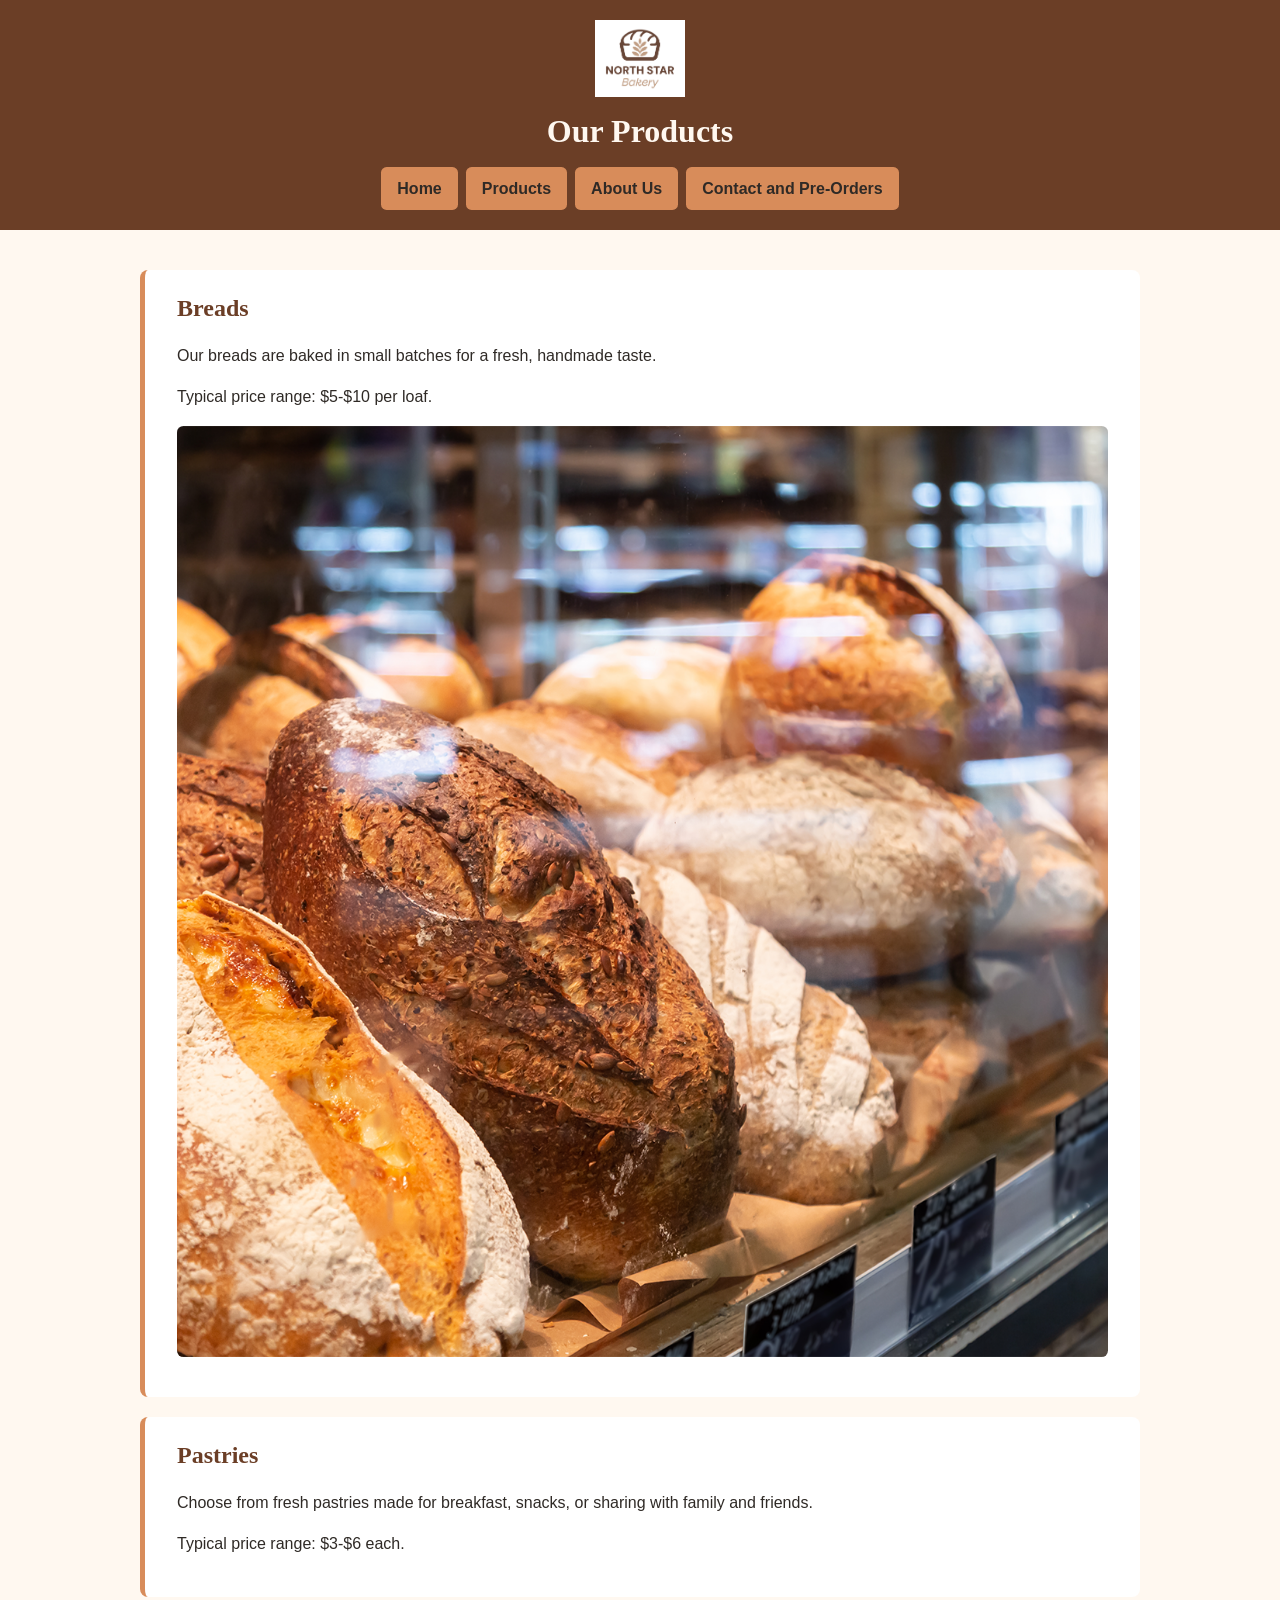
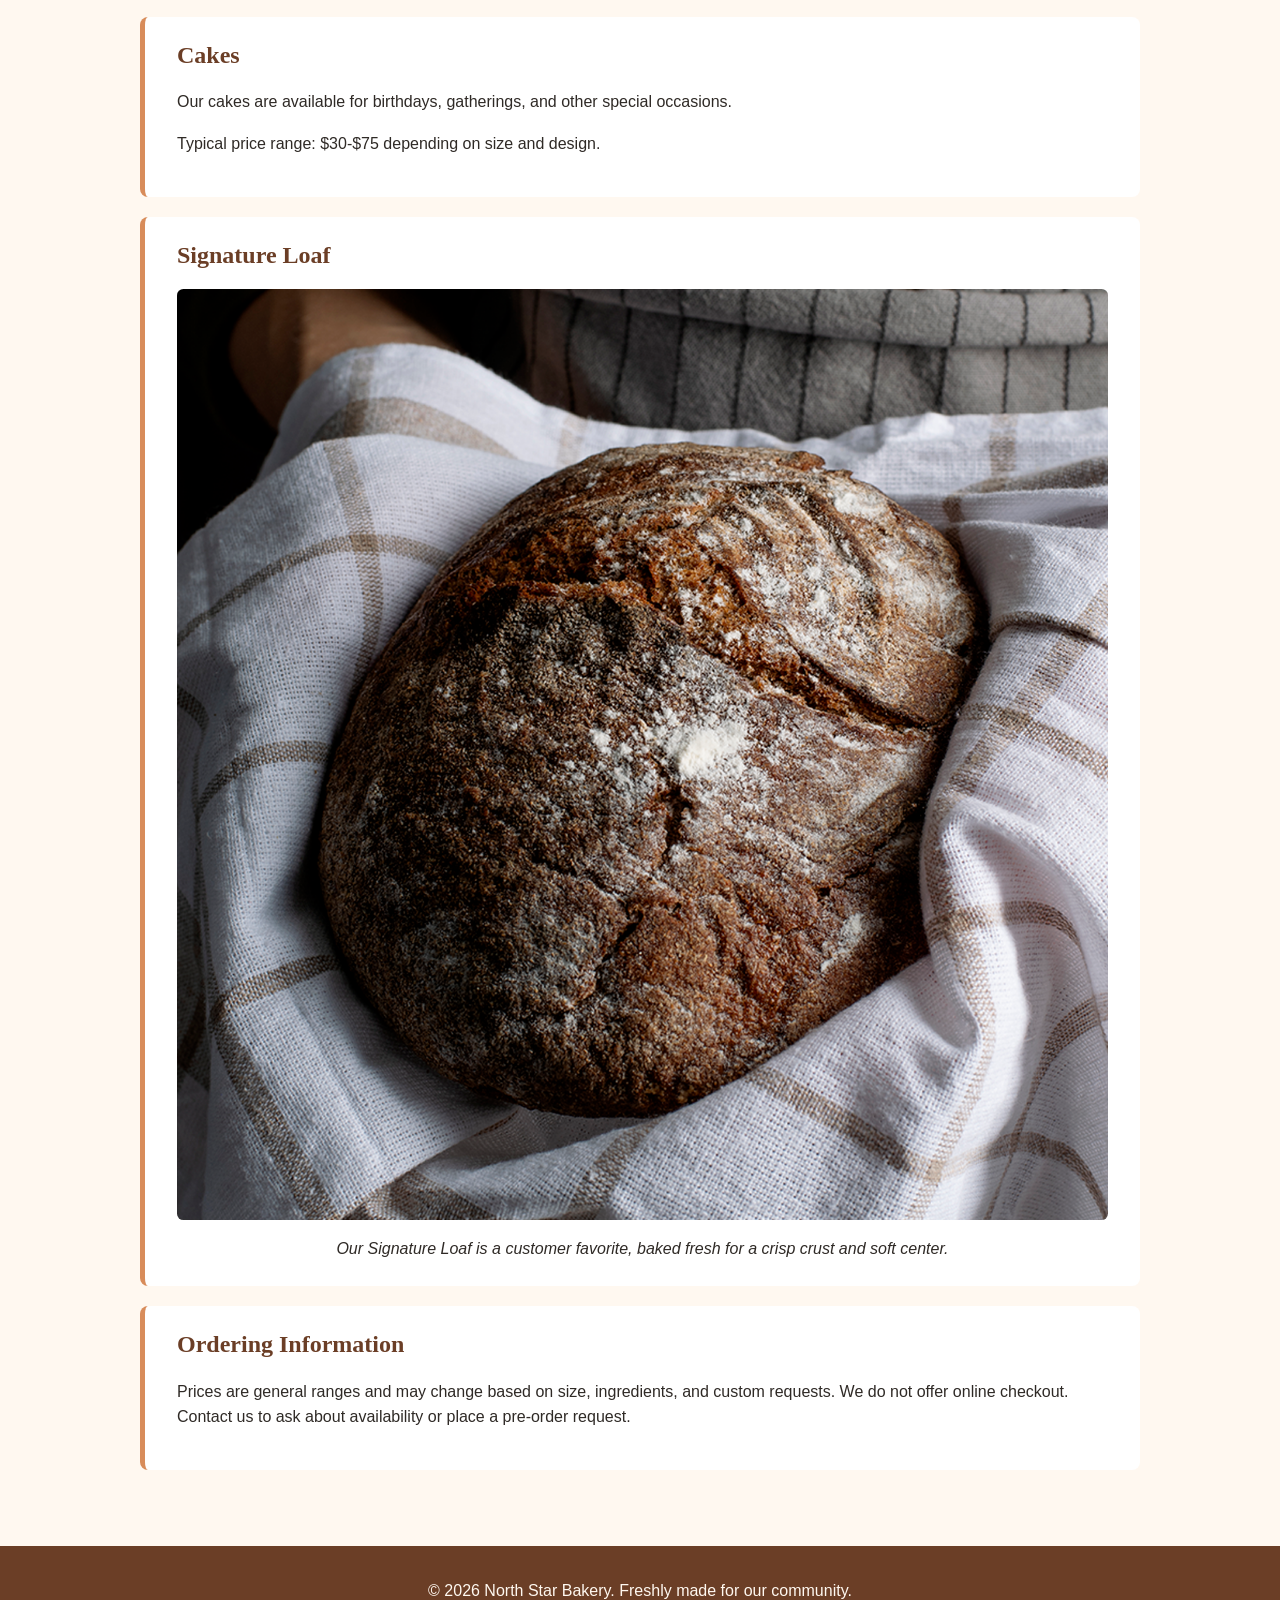
==== products.html @ 330b5c05 "Add files via upload" ====
<!DOCTYPE html>
<html lang="en"><head><meta charset="UTF-8"><meta name="viewport" content="width=device-width, initial-scale=1.0"><title>North Star Bakery | Products</title><link rel="stylesheet" href="styles.css"></head>
<body><header><img src="Bakery_c/bakery-logo_c.png" alt="North Star Bakery logo"><h1>Our Products</h1><nav aria-label="Main navigation"><ul><li><a href="index.html">Home</a></li><li><a href="products.html">Products</a></li><li><a href="about.html">About Us</a></li><li><a href="contact.html">Contact and Pre-Orders</a></li></ul></nav></header><main>
<section><h2>Breads</h2><p>Our breads are baked in small batches for a fresh, handmade taste.</p><p>Typical price range: $5-$10 per loaf.</p><img src="Bakery_c/bakery-bread_c.png" alt="Freshly baked artisan bread from North Star Bakery"></section>
<section><h2>Pastries</h2><p>Choose from fresh pastries made for breakfast, snacks, or sharing with family and friends.</p><p>Typical price range: $3-$6 each.</p></section>
<section><h2>Cakes</h2><p>Our cakes are available for birthdays, gatherings, and other special occasions.</p><p>Typical price range: $30-$75 depending on size and design.</p></section>
<section><h2>Signature Loaf</h2><figure><img src="Bakery_c/bakery-signature-loaf_c.png" alt="North Star Bakery signature loaf with a golden baked crust"><figcaption>Our Signature Loaf is a customer favorite, baked fresh for a crisp crust and soft center.</figcaption></figure></section>
<section><h2>Ordering Information</h2><p>Prices are general ranges and may change based on size, ingredients, and custom requests. We do not offer online checkout. Contact us to ask about availability or place a pre-order request.</p></section>
</main><footer><p>&copy; 2026 North Star Bakery. Freshly made for our community.</p></footer></body></html>
---- styles.css ----
:root {
  --cream: #fff8f0;
  --brown: #6b3e26;
  --peach: #d88c5a;
  --charcoal: #2f2a26;
}

* { box-sizing: border-box; }

html { scroll-behavior: smooth; }

body {
  margin: 0;
  background: var(--cream);
  color: var(--charcoal);
  font-family: Arial, sans-serif;
  line-height: 1.6;
}

header {
  background: var(--brown);
  color: var(--cream);
  padding: 1rem;
  text-align: center;
}

header img { width: 90px; height: auto; }

h1, h2 {
  font-family: Georgia, serif;
  line-height: 1.2;
}

h1 { margin: 0.5rem 0 1rem; }
h2 { color: var(--brown); margin-top: 0; }

nav ul {
  display: flex;
  flex-direction: column;
  gap: 0.5rem;
  list-style: none;
  margin: 0;
  padding: 0;
}

nav a {
  display: block;
  background: var(--peach);
  color: var(--charcoal);
  font-weight: 700;
  padding: 0.55rem 0.75rem;
  text-decoration: none;
  border-radius: 0.35rem;
}

nav a:hover, nav a:focus { background: var(--cream); }

main {
  width: min(92%, 1000px);
  margin: 0 auto;
  padding: 1.5rem 0;
}

section {
  background: #ffffff;
  border-left: 5px solid var(--peach);
  border-radius: 0.5rem;
  margin-bottom: 1.25rem;
  padding: 1.25rem;
}

main img, figure img {
  display: block;
  max-width: 100%;
  height: auto;
  margin: 1rem auto;
  border-radius: 0.4rem;
}

figure { margin: 0; }
figcaption {
  font-style: italic;
  text-align: center;
}

picture img { width: 100%; }

a { color: var(--brown); }

audio { width: 100%; margin-top: 0.5rem; }

form {
  display: flex;
  flex-direction: column;
  gap: 1rem;
}

fieldset {
  border: 2px solid var(--peach);
  border-radius: 0.5rem;
  padding: 1rem;
}

legend {
  color: var(--brown);
  font-weight: 700;
  padding: 0 0.4rem;
}

label { font-weight: 700; }

input, select, textarea, button {
  font: inherit;
  max-width: 100%;
}

input, select, textarea {
  border: 1px solid var(--brown);
  border-radius: 0.3rem;
  padding: 0.6rem;
  width: 100%;
}

button {
  align-self: flex-start;
  background: var(--brown);
  border: 0;
  border-radius: 0.35rem;
  color: var(--cream);
  cursor: pointer;
  font-weight: 700;
  padding: 0.7rem 1rem;
}

button:hover, button:focus { background: var(--peach); color: var(--charcoal); }

footer {
  background: var(--brown);
  color: var(--cream);
  margin-top: 1rem;
  padding: 1rem;
  text-align: center;
}

@media (min-width: 700px) {
  header { padding: 1.25rem 2rem; }
  nav ul { flex-direction: row; justify-content: center; }
  nav a { padding-inline: 1rem; }
  main { padding: 2.5rem 0; }
  section { padding: 1.5rem 2rem; }
  form { max-width: 760px; margin: 0 auto; }
}
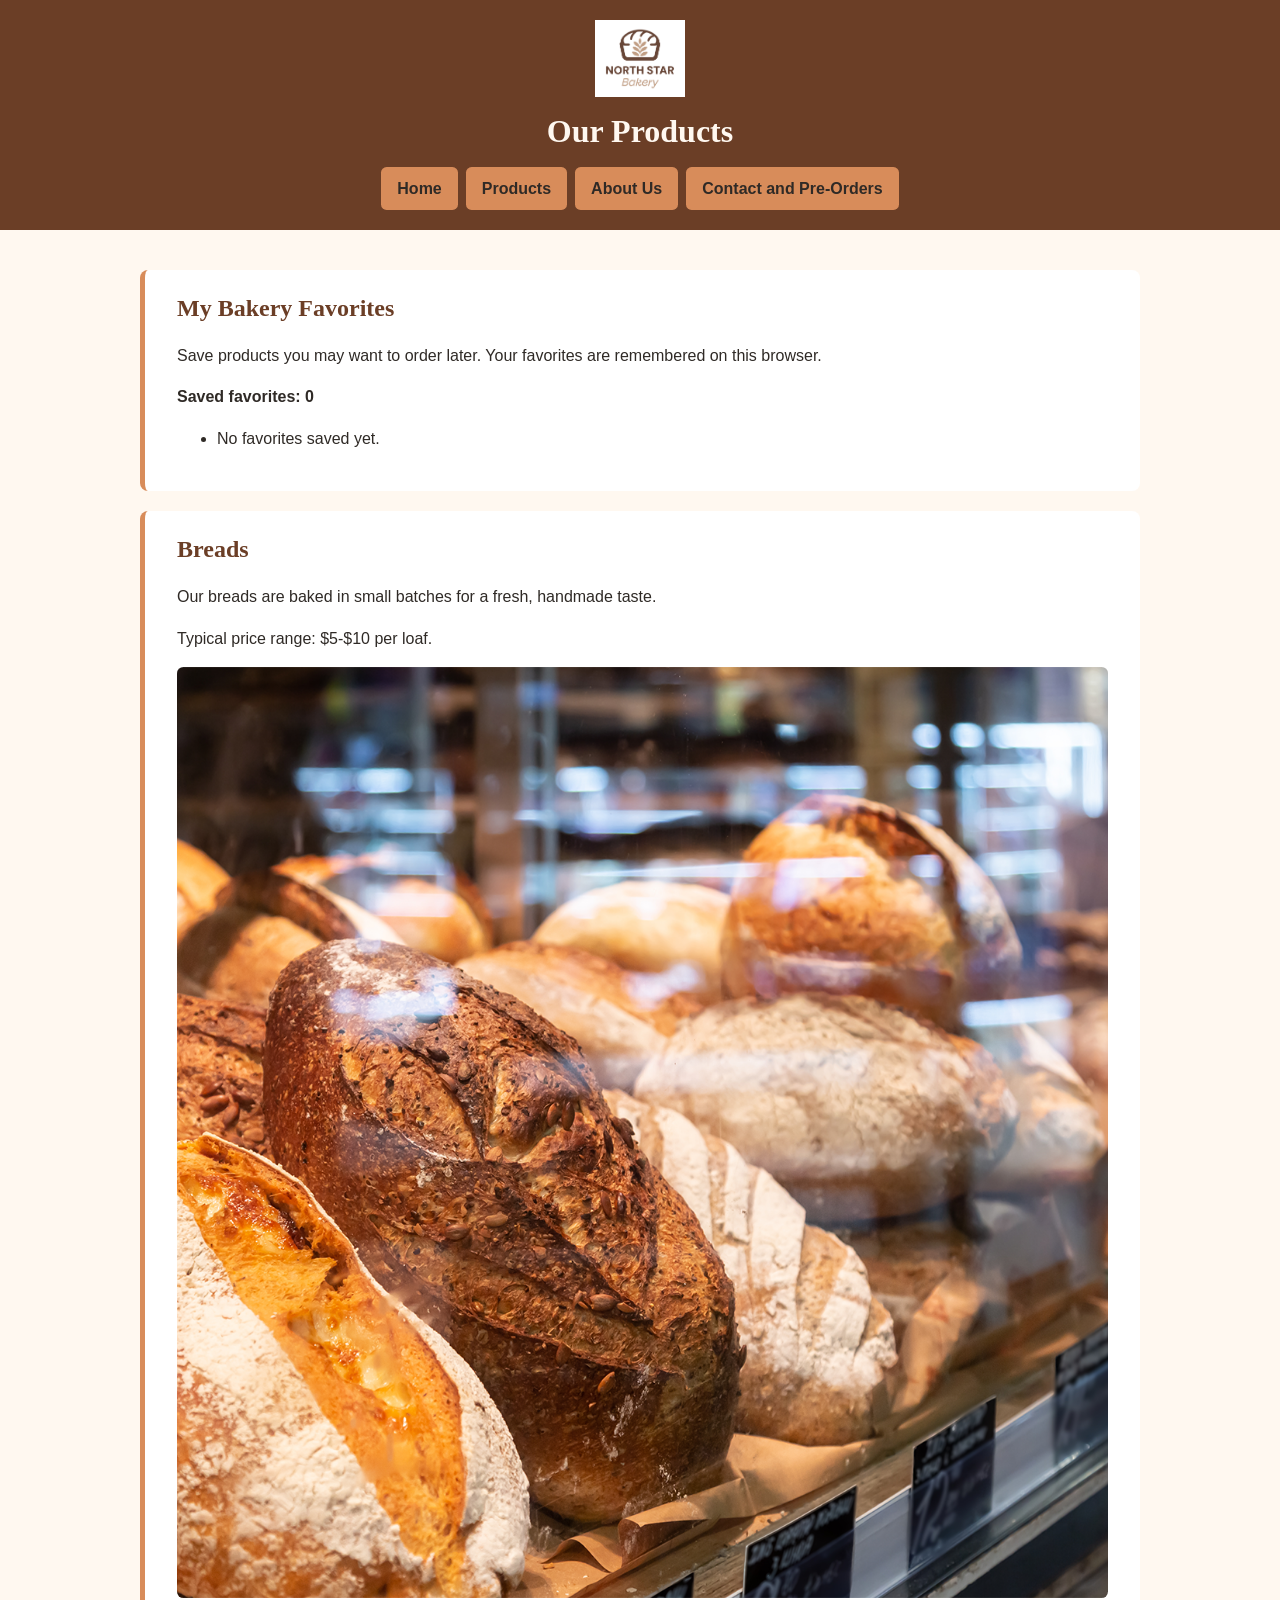
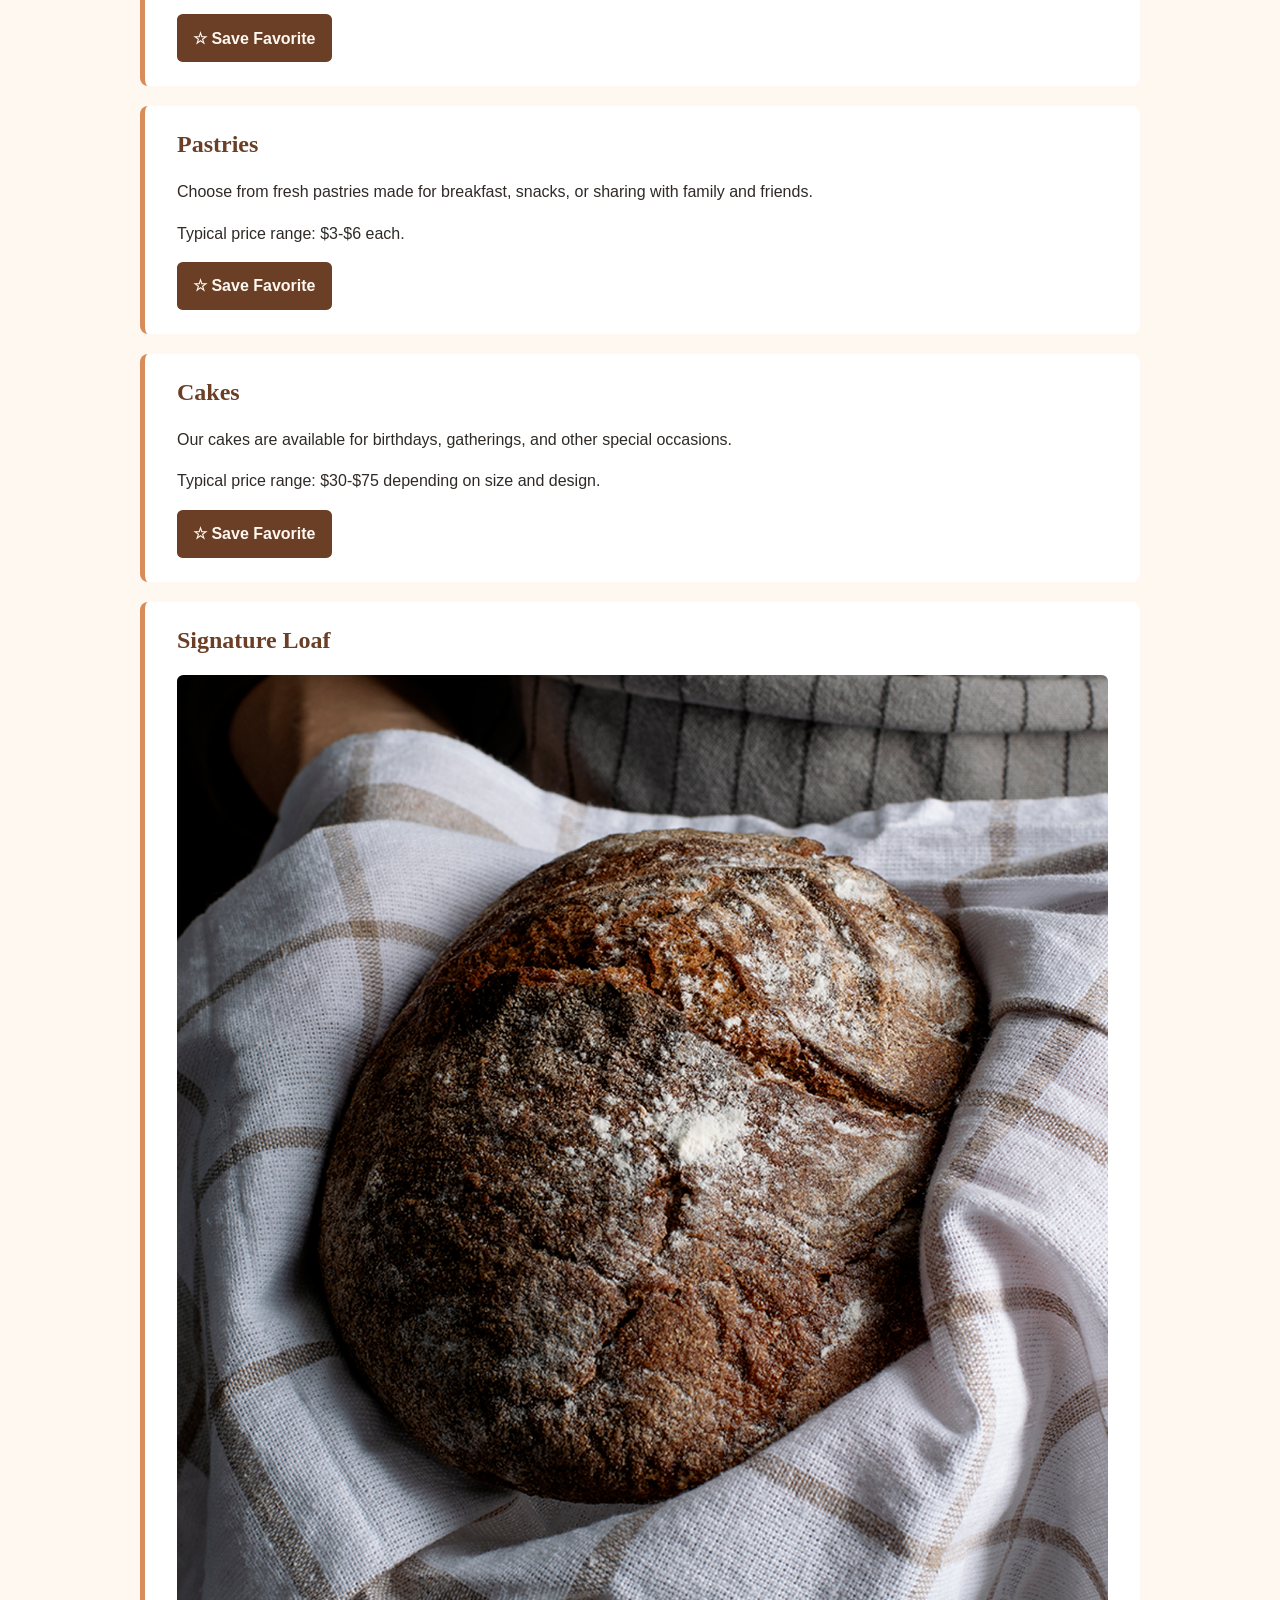
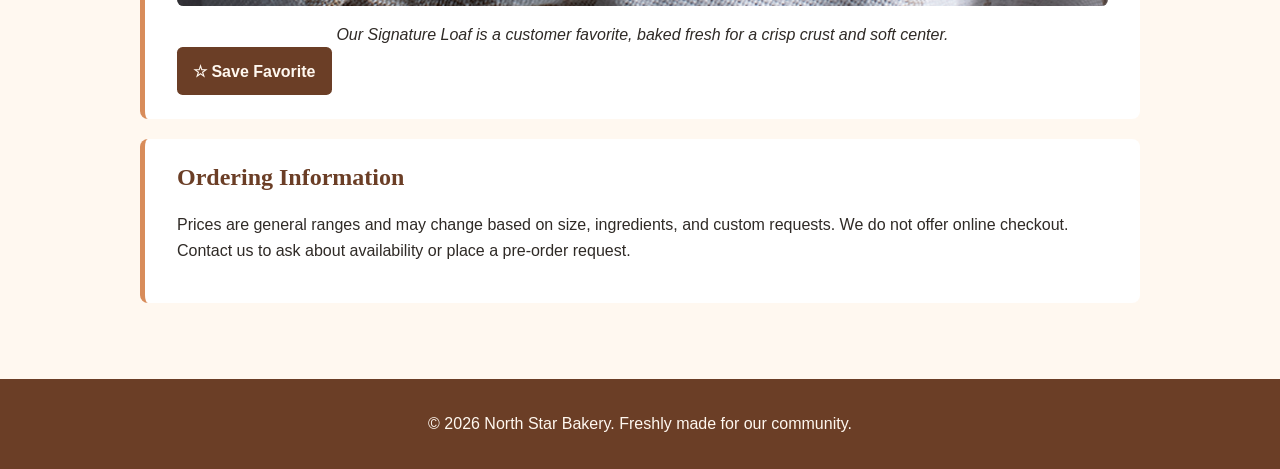
==== commit 8b3e2298: "Add product favorites interactive feature" ====
--- a/products.html
+++ b/products.html
@@ -1,9 +1,68 @@
 <!DOCTYPE html>
-<html lang="en"><head><meta charset="UTF-8"><meta name="viewport" content="width=device-width, initial-scale=1.0"><title>North Star Bakery | Products</title><link rel="stylesheet" href="styles.css"></head>
-<body><header><img src="Bakery_c/bakery-logo_c.png" alt="North Star Bakery logo"><h1>Our Products</h1><nav aria-label="Main navigation"><ul><li><a href="index.html">Home</a></li><li><a href="products.html">Products</a></li><li><a href="about.html">About Us</a></li><li><a href="contact.html">Contact and Pre-Orders</a></li></ul></nav></header><main>
-<section><h2>Breads</h2><p>Our breads are baked in small batches for a fresh, handmade taste.</p><p>Typical price range: $5-$10 per loaf.</p><img src="Bakery_c/bakery-bread_c.png" alt="Freshly baked artisan bread from North Star Bakery"></section>
-<section><h2>Pastries</h2><p>Choose from fresh pastries made for breakfast, snacks, or sharing with family and friends.</p><p>Typical price range: $3-$6 each.</p></section>
-<section><h2>Cakes</h2><p>Our cakes are available for birthdays, gatherings, and other special occasions.</p><p>Typical price range: $30-$75 depending on size and design.</p></section>
-<section><h2>Signature Loaf</h2><figure><img src="Bakery_c/bakery-signature-loaf_c.png" alt="North Star Bakery signature loaf with a golden baked crust"><figcaption>Our Signature Loaf is a customer favorite, baked fresh for a crisp crust and soft center.</figcaption></figure></section>
-<section><h2>Ordering Information</h2><p>Prices are general ranges and may change based on size, ingredients, and custom requests. We do not offer online checkout. Contact us to ask about availability or place a pre-order request.</p></section>
-</main><footer><p>&copy; 2026 North Star Bakery. Freshly made for our community.</p></footer></body></html>+<html lang="en">
+<head>
+<meta charset="UTF-8">
+<meta name="viewport" content="width=device-width, initial-scale=1.0">
+<title>North Star Bakery | Products</title>
+<link rel="stylesheet" href="styles.css">
+<script src="script.js" defer></script>
+</head>
+<body>
+<header>
+<img src="Bakery_c/bakery-logo_c.png" alt="North Star Bakery logo">
+<h1>Our Products</h1>
+<nav aria-label="Main navigation"><ul>
+<li><a href="index.html">Home</a></li>
+<li><a href="products.html">Products</a></li>
+<li><a href="about.html">About Us</a></li>
+<li><a href="contact.html">Contact and Pre-Orders</a></li>
+</ul></nav>
+</header>
+<main>
+<section class="favorites-panel" aria-labelledby="favorites-heading">
+<h2 id="favorites-heading">My Bakery Favorites</h2>
+<p>Save products you may want to order later. Your favorites are remembered on this browser.</p>
+<p><strong>Saved favorites: <span id="favorite-count">0</span></strong></p>
+<ul id="favorite-list"><li>No favorites saved yet.</li></ul>
+<p id="favorite-status" class="status-message" aria-live="polite"></p>
+</section>
+
+<section>
+<h2>Breads</h2>
+<p>Our breads are baked in small batches for a fresh, handmade taste.</p>
+<p>Typical price range: $5-$10 per loaf.</p>
+<img src="Bakery_c/bakery-bread_c.png" alt="Freshly baked artisan bread from North Star Bakery">
+<button type="button" class="favorite-button" data-product="bread" aria-pressed="false">☆ Save Favorite</button>
+</section>
+
+<section>
+<h2>Pastries</h2>
+<p>Choose from fresh pastries made for breakfast, snacks, or sharing with family and friends.</p>
+<p>Typical price range: $3-$6 each.</p>
+<button type="button" class="favorite-button" data-product="pastries" aria-pressed="false">☆ Save Favorite</button>
+</section>
+
+<section>
+<h2>Cakes</h2>
+<p>Our cakes are available for birthdays, gatherings, and other special occasions.</p>
+<p>Typical price range: $30-$75 depending on size and design.</p>
+<button type="button" class="favorite-button" data-product="cakes" aria-pressed="false">☆ Save Favorite</button>
+</section>
+
+<section>
+<h2>Signature Loaf</h2>
+<figure>
+<img src="Bakery_c/bakery-signature-loaf_c.png" alt="North Star Bakery signature loaf with a golden baked crust">
+<figcaption>Our Signature Loaf is a customer favorite, baked fresh for a crisp crust and soft center.</figcaption>
+</figure>
+<button type="button" class="favorite-button" data-product="signature-loaf" aria-pressed="false">☆ Save Favorite</button>
+</section>
+
+<section>
+<h2>Ordering Information</h2>
+<p>Prices are general ranges and may change based on size, ingredients, and custom requests. We do not offer online checkout. Contact us to ask about availability or place a pre-order request.</p>
+</section>
+</main>
+<footer><p>&copy; 2026 North Star Bakery. Freshly made for our community.</p></footer>
+</body>
+</html>
